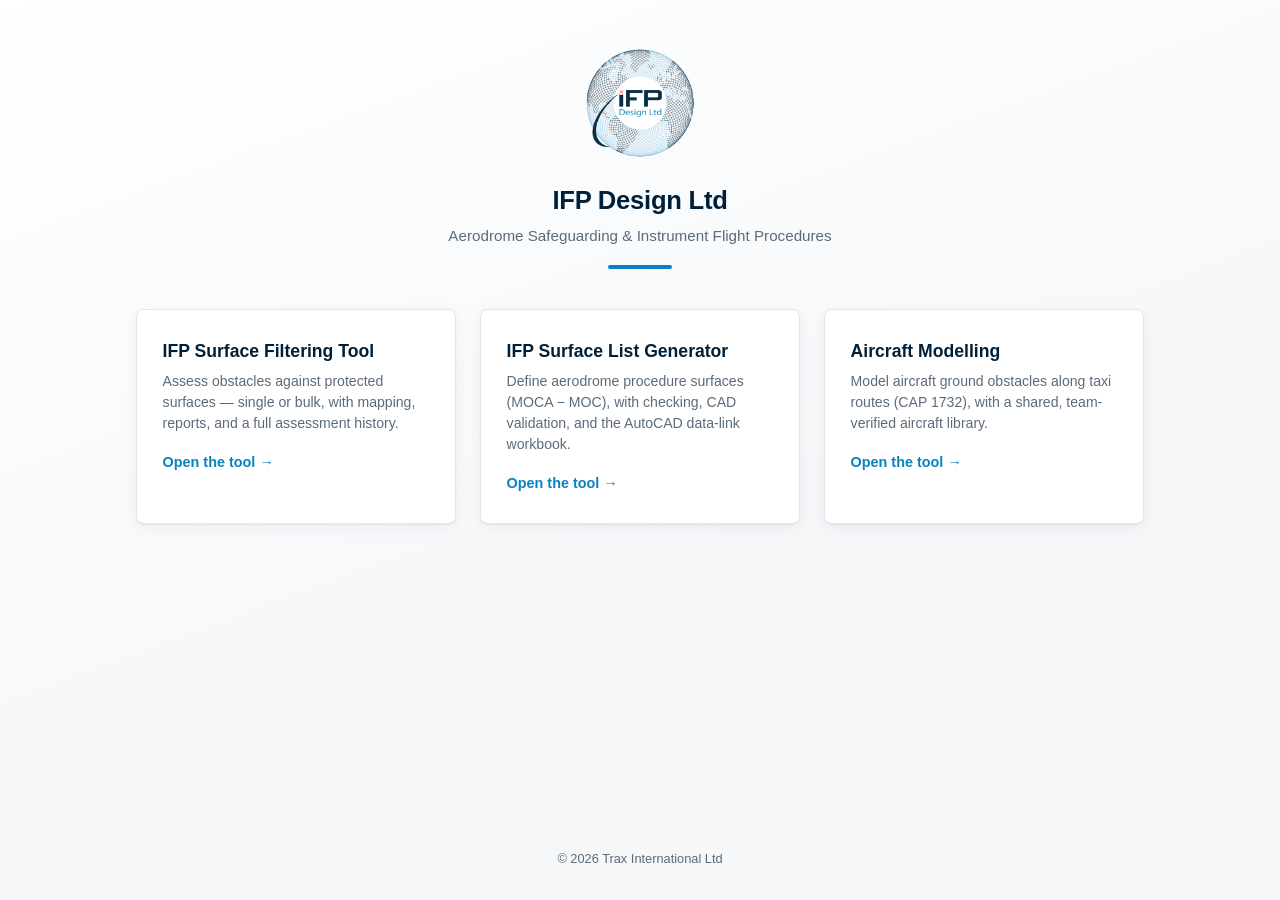
==== index.html @ f31ab266 "Update index.html" ====
<!DOCTYPE html>
<html lang="en">
<head>
<meta charset="UTF-8">
<meta name="viewport" content="width=device-width, initial-scale=1.0">
<title>IFP Design Ltd — Tools</title>
<link rel="icon" href="assets/logo.png">
<style>
  /* House tokens — mirrors the shared stylesheet of both tools */
  :root{
    --brand-blue:#0982C1; --brand-blue-dark:#076ca1; --brand-navy:#002039;
    --ink:#1b2733; --ink-soft:#5b6b7a; --line:#e2e8ee; --bg:#f5f7f9;
    --radius:8px;
    --shadow:0 1px 2px rgba(0,32,57,.06),0 4px 16px rgba(0,32,57,.05);
    --font:-apple-system,BlinkMacSystemFont,"Segoe UI",Roboto,Helvetica,Arial,sans-serif;
  }
  *{box-sizing:border-box;margin:0;padding:0}
  body{font-family:var(--font);color:var(--ink);background:linear-gradient(160deg,#ffffff 0%,var(--bg) 60%);
    min-height:100vh;display:flex;flex-direction:column;align-items:center;
    padding:3rem 1.5rem 2rem;-webkit-font-smoothing:antialiased;line-height:1.5}
  .head{text-align:center;margin-bottom:2.5rem}
  .head img{max-height:110px;max-width:110px;margin-bottom:1rem}
  h1{color:var(--brand-navy);font-size:1.6rem;font-weight:700;letter-spacing:-.01em}
  .sub{color:var(--ink-soft);font-size:.95rem;margin-top:.35rem}
  .band{height:4px;width:64px;background:var(--brand-blue);border-radius:2px;margin:1.1rem auto 0}

  .tools{display:grid;grid-template-columns:repeat(auto-fit,minmax(280px,320px));gap:1.5rem;justify-content:center;width:100%;max-width:1040px}
  a.tool{display:block;background:#fff;border:1px solid var(--line);border-radius:var(--radius);
    box-shadow:var(--shadow);padding:1.75rem 1.6rem;text-decoration:none;color:inherit;
    transition:transform .15s,box-shadow .15s,border-color .15s}
  a.tool:hover{transform:translateY(-3px);border-color:var(--brand-blue);
    box-shadow:0 2px 4px rgba(0,32,57,.08),0 10px 28px rgba(0,32,57,.10)}
  .tool h2{color:var(--brand-navy);font-size:1.1rem;font-weight:700;margin-bottom:.4rem}
  .tool p{color:var(--ink-soft);font-size:.88rem;min-height:3.9em}
  .tool .go{display:inline-flex;align-items:center;gap:.4rem;margin-top:1.1rem;
    font-weight:600;font-size:.9rem;color:var(--brand-blue)}
  a.tool:hover .go{color:var(--brand-blue-dark)}

  footer{margin-top:auto;padding-top:3rem;font-size:.8rem;color:var(--ink-soft);text-align:center}
  @media (max-width:640px){ body{padding-top:2rem} .head img{max-height:90px} }
</style>
</head>
<body>
  <div class="head">
    <img src="assets/logo.png" alt="IFP Design Ltd">
    <h1>IFP Design Ltd</h1>
    <p class="sub">Aerodrome Safeguarding &amp; Instrument Flight Procedures</p>
    <div class="band"></div>
  </div>

  <div class="tools">
    <!-- EDIT THESE TWO hrefs to your Railway URLs -->
    <a class="tool" href="https://ifp-filtering-tool.up.railway.app">
      <h2>IFP Surface Filtering Tool</h2>
      <p>Assess obstacles against protected surfaces — single or bulk, with mapping, reports, and a full assessment history.</p>
      <span class="go">Open the tool &#8594;</span>
    </a>
    <a class="tool" href="https://ifp-surface-list-generator.up.railway.app">
      <h2>IFP Surface List Generator</h2>
      <p>Define aerodrome procedure surfaces (MOCA &#8722; MOC), with checking, CAD validation, and the AutoCAD data-link workbook.</p>
      <span class="go">Open the tool &#8594;</span>
    </a>
    <a class="tool" href="https://https://trax-international-ltd.github.io/aircraft-tool/">
      <h2>Aircraft Modelling</h2>
      <p>Model aircraft ground obstacles along taxi routes (CAP 1732), with a shared, team-verified aircraft library.</p>
      <span class="go">Open the tool &#8594;</span>
    </a>
  </div>

  <footer>&copy; <span id="y"></span> Trax International Ltd</footer>
  <script>document.getElementById("y").textContent=new Date().getFullYear();</script>
</body>
</html>
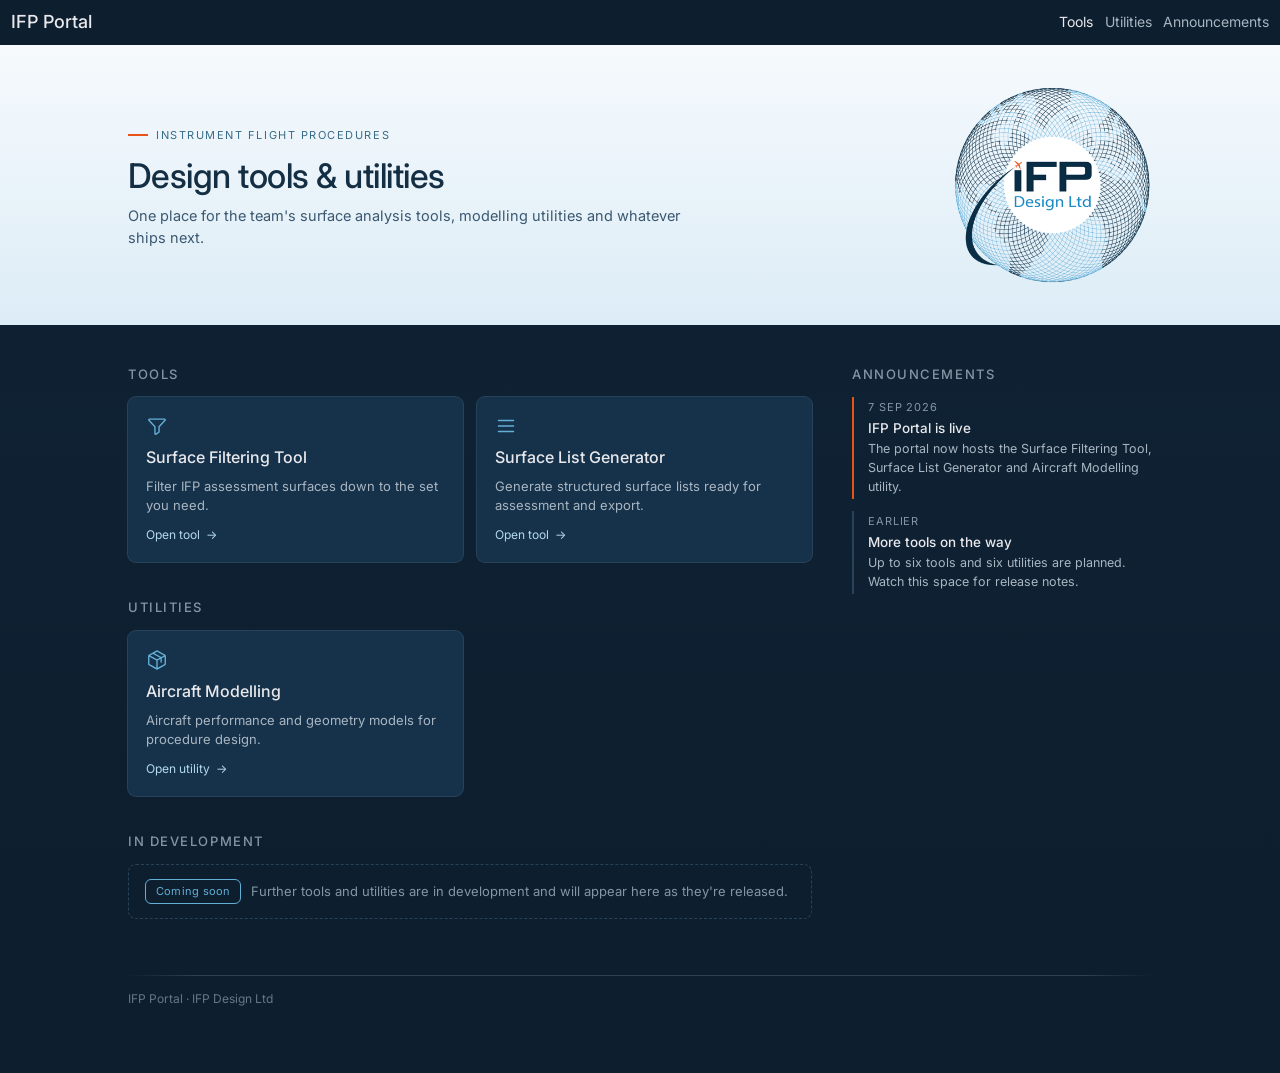
==== commit 83974cc1: "Style update" ====
--- a/index.html
+++ b/index.html
@@ -3,71 +3,87 @@
 <head>
 <meta charset="UTF-8">
 <meta name="viewport" content="width=device-width, initial-scale=1.0">
-<title>IFP Design Ltd — Tools</title>
+<title>IFP Portal — IFP Design Ltd</title>
+<meta name="description" content="One place for IFP Design Ltd's surface analysis tools and modelling utilities.">
 <link rel="icon" href="assets/logo.png">
-<style>
-  /* House tokens — mirrors the shared stylesheet of both tools */
-  :root{
-    --brand-blue:#0982C1; --brand-blue-dark:#076ca1; --brand-navy:#002039;
-    --ink:#1b2733; --ink-soft:#5b6b7a; --line:#e2e8ee; --bg:#f5f7f9;
-    --radius:8px;
-    --shadow:0 1px 2px rgba(0,32,57,.06),0 4px 16px rgba(0,32,57,.05);
-    --font:-apple-system,BlinkMacSystemFont,"Segoe UI",Roboto,Helvetica,Arial,sans-serif;
-  }
-  *{box-sizing:border-box;margin:0;padding:0}
-  body{font-family:var(--font);color:var(--ink);background:linear-gradient(160deg,#ffffff 0%,var(--bg) 60%);
-    min-height:100vh;display:flex;flex-direction:column;align-items:center;
-    padding:3rem 1.5rem 2rem;-webkit-font-smoothing:antialiased;line-height:1.5}
-  .head{text-align:center;margin-bottom:2.5rem}
-  .head img{max-height:110px;max-width:110px;margin-bottom:1rem}
-  h1{color:var(--brand-navy);font-size:1.6rem;font-weight:700;letter-spacing:-.01em}
-  .sub{color:var(--ink-soft);font-size:.95rem;margin-top:.35rem}
-  .band{height:4px;width:64px;background:var(--brand-blue);border-radius:2px;margin:1.1rem auto 0}
-
-  .tools{display:grid;grid-template-columns:repeat(auto-fit,minmax(280px,320px));gap:1.5rem;justify-content:center;width:100%;max-width:1040px}
-  a.tool{display:block;background:#fff;border:1px solid var(--line);border-radius:var(--radius);
-    box-shadow:var(--shadow);padding:1.75rem 1.6rem;text-decoration:none;color:inherit;
-    transition:transform .15s,box-shadow .15s,border-color .15s}
-  a.tool:hover{transform:translateY(-3px);border-color:var(--brand-blue);
-    box-shadow:0 2px 4px rgba(0,32,57,.08),0 10px 28px rgba(0,32,57,.10)}
-  .tool h2{color:var(--brand-navy);font-size:1.1rem;font-weight:700;margin-bottom:.4rem}
-  .tool p{color:var(--ink-soft);font-size:.88rem;min-height:3.9em}
-  .tool .go{display:inline-flex;align-items:center;gap:.4rem;margin-top:1.1rem;
-    font-weight:600;font-size:.9rem;color:var(--brand-blue)}
-  a.tool:hover .go{color:var(--brand-blue-dark)}
-
-  footer{margin-top:auto;padding-top:3rem;font-size:.8rem;color:var(--ink-soft);text-align:center}
-  @media (max-width:640px){ body{padding-top:2rem} .head img{max-height:90px} }
-</style>
+<link rel="stylesheet" href="styles.css">
+<link rel="stylesheet" href="portal.css">
 </head>
 <body>
-  <div class="head">
-    <img src="assets/logo.png" alt="IFP Design Ltd">
-    <h1>IFP Design Ltd</h1>
-    <p class="sub">Aerodrome Safeguarding &amp; Instrument Flight Procedures</p>
-    <div class="band"></div>
+
+<nav class="nav" aria-label="Sections">
+  <span class="nav-brand">IFP Portal</span>
+  <a href="#tools" aria-current="page">Tools</a>
+  <a href="#utilities">Utilities</a>
+  <a href="#announcements">Announcements</a>
+</nav>
+
+<div class="hero">
+  <header class="hero-inner">
+    <div class="hero-copy">
+      <div class="kicker">Instrument Flight Procedures</div>
+      <h1>Design tools &amp; utilities</h1>
+      <p>One place for the team's surface analysis tools, modelling utilities and whatever ships next.</p>
+    </div>
+    <img class="hero-logo" src="assets/logo.png" alt="IFP Design Ltd" width="200" height="200">
+  </header>
+</div>
+
+<div class="content">
+  <div class="layout">
+    <main>
+      <section id="tools" aria-labelledby="tools-title">
+        <h2 class="section-title" id="tools-title">Tools</h2>
+        <div class="card-grid">
+          <!-- EDIT hrefs to point at each tool's live URL -->
+          <a class="card" href="https://ifp-filtering-tool.up.railway.app">
+            <svg viewBox="0 0 256 256" aria-hidden="true"><path d="M230.6,49.53A15.81,15.81,0,0,0,216,40H40A16,16,0,0,0,28.19,66.76l.08.09L96,139.17V216a16,16,0,0,0,24.87,13.32l32-21.34A16,16,0,0,0,160,194.66V139.17l67.74-72.32.08-.09A15.8,15.8,0,0,0,230.6,49.53ZM146.18,130.58A8,8,0,0,0,144,136v58.66L112,216V136a8,8,0,0,0-2.16-5.47L40,56H216Z"/></svg>
+            <div class="card-name">Surface Filtering Tool</div>
+            <p class="card-desc">Filter IFP assessment surfaces down to the set you need.</p>
+            <div class="card-open">Open tool <span aria-hidden="true">&#8594;</span></div>
+          </a>
+          <a class="card" href="https://ifp-surface-list-generator.up.railway.app">
+            <svg viewBox="0 0 256 256" aria-hidden="true"><path d="M224,128a8,8,0,0,1-8,8H40a8,8,0,0,1,0-16H216A8,8,0,0,1,224,128ZM40,72H216a8,8,0,0,0,0-16H40a8,8,0,0,0,0,16ZM216,184H40a8,8,0,0,0,0,16H216a8,8,0,0,0,0-16Z"/></svg>
+            <div class="card-name">Surface List Generator</div>
+            <p class="card-desc">Generate structured surface lists ready for assessment and export.</p>
+            <div class="card-open">Open tool <span aria-hidden="true">&#8594;</span></div>
+          </a>
+        </div>
+      </section>
+
+      <section id="utilities" aria-labelledby="utilities-title">
+        <h2 class="section-title" id="utilities-title">Utilities</h2>
+        <div class="card-grid">
+          <a class="card" href="https://trax-international-ltd.github.io/aircraft-tool/">
+            <svg viewBox="0 0 256 256" aria-hidden="true"><path d="M223.68,66.15,135.68,18a15.88,15.88,0,0,0-15.36,0l-88,48.17a16,16,0,0,0-8.32,14v95.64a16,16,0,0,0,8.32,14l88,48.17a15.88,15.88,0,0,0,15.36,0l88-48.17a16,16,0,0,0,8.32-14V80.18A16,16,0,0,0,223.68,66.15ZM128,32l80.34,44-29.77,16.3-80.35-44ZM128,120,47.66,76l33.9-18.56,80.34,44ZM40,90l80,43.78v85.79L40,175.82Zm176,85.78h0l-80,43.79V133.82l32-17.51V152a8,8,0,0,0,16,0V107.55L216,90v85.77Z"/></svg>
+            <div class="card-name">Aircraft Modelling</div>
+            <p class="card-desc">Aircraft performance and geometry models for procedure design.</p>
+            <div class="card-open">Open utility <span aria-hidden="true">&#8594;</span></div>
+          </a>
+        </div>
+      </section>
+
+      <section id="in-development" aria-labelledby="dev-title">
+        <h2 class="section-title" id="dev-title">In development</h2>
+        <div class="dev-row">
+          <span class="tag tag-outline">Coming soon</span>
+          <span>Further tools and utilities are in development and will appear here as they're released.</span>
+        </div>
+      </section>
+    </main>
+
+    <aside id="announcements" class="announcements" aria-labelledby="announcements-title">
+      <h2 class="section-title" id="announcements-title">Announcements</h2>
+      <div class="announcement-list"></div>
+    </aside>
   </div>
 
-  <div class="tools">
-    <!-- EDIT THESE TWO hrefs to your Railway URLs -->
-    <a class="tool" href="https://ifp-filtering-tool.up.railway.app">
-      <h2>IFP Surface Filtering Tool</h2>
-      <p>Assess obstacles against protected surfaces — single or bulk, with mapping, reports, and a full assessment history.</p>
-      <span class="go">Open the tool &#8594;</span>
-    </a>
-    <a class="tool" href="https://ifp-surface-list-generator.up.railway.app">
-      <h2>IFP Surface List Generator</h2>
-      <p>Define aerodrome procedure surfaces (MOCA &#8722; MOC), with checking, CAD validation, and the AutoCAD data-link workbook.</p>
-      <span class="go">Open the tool &#8594;</span>
-    </a>
-    <a class="tool" href="https://https://trax-international-ltd.github.io/aircraft-tool/">
-      <h2>Aircraft Modelling</h2>
-      <p>Model aircraft ground obstacles along taxi routes (CAP 1732), with a shared, team-verified aircraft library.</p>
-      <span class="go">Open the tool &#8594;</span>
-    </a>
-  </div>
+  <footer class="site-footer">
+    <div class="rule"></div>
+    <div class="credit">IFP Portal &middot; IFP Design Ltd</div>
+  </footer>
+</div>
 
-  <footer>&copy; <span id="y"></span> Trax International Ltd</footer>
-  <script>document.getElementById("y").textContent=new Date().getFullYear();</script>
+<script src="portal.js"></script>
 </body>
 </html>
--- a/styles.css
+++ b/styles.css
@@ -0,0 +1,294 @@
+/* Nocturne — design-system tokens and component classes. This file is the source of truth for the system's look; retune it here and see readme.md. */
+@import url('https://fonts.googleapis.com/css2?family=Inter:wght@400;500;600;700&display=swap');
+
+:root {
+  --color-bg: #161826;
+  --color-surface: #232532;
+  --color-text: #e9e9ed;
+  --color-accent: #9184d9; /* review round 7 (Barron): the accent moves to
+     the product's blurple — OKLCH hue 289.2, the hue of the app's own Pro
+     accent (#9a8fe0, --om-accent-pro) — at the same lightness the steel
+     accent held (L 0.660, so the documented ratios survive) and chroma
+     in the product blurple's own range (its token sits at C 0.118; the
+     accent takes 0.125, from the old steel's 0.030):
+     the accent now reads as an accent rather than another neutral. */
+  --color-accent-2: #a7a1db; /* the machine-derived stand-in follows: same
+     hue, same L 0.734, chroma at the same 2:3 proportion it held */
+  --color-divider: color-mix(in srgb, #e9e9ed 16%, transparent);
+
+  /* Tonal ramps — generated in OKLCH on one shared lightness scale, so the
+     same step of any role matches the others in visual value. */
+  --color-neutral-100: #f3f5fe;
+  --color-neutral-200: #e4e7f5;
+  --color-neutral-300: #cfd3e5;
+  --color-neutral-400: #b2b6ca;
+  --color-neutral-500: #9397ab;
+  --color-neutral-600: #75798c;
+  --color-neutral-700: #595d6c;
+  --color-neutral-800: #3f424d;
+  --color-neutral-900: #292b31;
+
+  --color-accent-100: #f5f4ff;
+  --color-accent-200: #e7e5fe;
+  --color-accent-300: #d2cefd;
+  --color-accent-400: #b5abfc;
+  --color-accent-500: #968ae0;
+  --color-accent-600: #796cbf;
+  --color-accent-700: #5d5294;
+  --color-accent-800: #423a6a;
+  --color-accent-900: #2b2741;
+
+  --color-accent-2-100: #f5f4ff;
+  --color-accent-2-200: #e7e5fe;
+  --color-accent-2-300: #d2cefd;
+  --color-accent-2-400: #b5afe8;
+  --color-accent-2-500: #9690c9;
+  --color-accent-2-600: #7972a9;
+  --color-accent-2-700: #5c5783;
+  --color-accent-2-800: #423e5d;
+  --color-accent-2-900: #2b293a;
+
+  /* Deck section-divider ground — review round 3: saturation as presence.
+     Dividers take a saturated deep indigo (hue 277, the neutral ramp's own
+     family; C 0.094 — written when the accent held C 0.030, before the
+     round-7 blurple raised it past the ground's) with a lighter bloom and
+     a ghost tint of the same hue, while the slide grounds stay
+     desaturated. Deck-scale fills only — not interface colors. */
+  --color-section: #262a60;
+  --color-section-glow: #353b80;
+  --color-section-ghost: #4c5397;
+
+  --font-heading: "Inter", system-ui, sans-serif;
+  --font-heading-weight: 500;
+  --font-body: "Inter", system-ui, sans-serif;
+
+  --space-1: 2.8px;
+  --space-2: 5.6px;
+  --space-3: 8.4px;
+  --space-4: 11.2px;
+  --space-6: 16.8px;
+  --space-8: 22.4px;
+
+  --radius-sm: 4px;
+  --radius-md: 8px;
+  --radius-lg: 14px;
+
+  /* Elevation — derived from the ground: soft ink-tinted shadows on a
+     light theme, a hairline edge + ambient darkness on a dark one. */
+  --shadow-sm: 0 0 0 1px #3f424d;
+  --shadow-md: 0 0 0 1px #595d6c, 0 6px 18px rgba(0,0,0,0.55);
+  --shadow-lg: 0 0 0 1px #9397ab, 0 16px 40px rgba(0,0,0,0.65);
+}
+
+body {
+  background: var(--color-bg);
+  color: var(--color-text);
+  font-family: var(--font-body);
+}
+h1, h2, h3, h4 { font-family: var(--font-heading); font-weight: var(--font-heading-weight); }
+
+.lighten{mix-blend-mode:lighten;background-color:transparent}
+
+/* ══════════════════════════════════════════════════════════════════════════
+   Components — built with the tokens above. Plain CSS
+   on plain HTML: no JavaScript, no build step. Each class is documented in
+   readme.md and demonstrated in foundations/ and components/.
+   ══════════════════════════════════════════════════════════════════════ */
+
+*, *::before, *::after { box-sizing: border-box; }
+body { margin: 0; font-size: 15px; line-height: 1.55; font-weight: 400; }
+h1, h2, h3, h4, h5, h6 {
+  font-family: var(--font-heading); font-weight: var(--font-heading-weight);
+  line-height: 1.12; letter-spacing: -0.015em; margin: 0 0 var(--space-2);
+}
+h1 { font-size: 42px; }
+h2 { font-size: 32px; }
+h3 { font-size: 25px; }
+h4 { font-size: 20px; }
+h5 { font-size: 16px; }
+h6 { font-size: 13px; }
+h6 { letter-spacing: 0.08em; text-transform: uppercase; }
+p { margin: 0 0 var(--space-3); }
+a { color: var(--color-accent); text-underline-offset: 3px; }
+img { display: block; max-width: 100%; }
+figure { margin: 0; }
+figcaption {
+  font-size: 11px; margin-top: var(--space-1);
+  color: color-mix(in srgb, var(--color-text) 55%, transparent);
+}
+.text-muted { color: color-mix(in srgb, var(--color-text) 55%, transparent); }
+:focus { outline: none; }
+:focus-visible { outline: 2px solid var(--color-accent); outline-offset: 2px; }
+::selection { background: color-mix(in srgb, var(--color-accent) 30%, transparent); }
+
+/* — rules — */
+/* Rules fade to transparent at both ends instead of stopping cleanly — a
+   Nocturne signature. The ramp is 48px an end (one deck baseline unit),
+   painted from the same divider token. Freestanding rules fade; box
+   outlines, in-control separators, and short accent marks stay solid. */
+.hr {
+  height: 1px; border: 0; margin: var(--space-4) 0;
+  background: linear-gradient(to right,
+    transparent, var(--color-divider) 48px,
+    var(--color-divider) calc(100% - 48px), transparent);
+}
+
+/* — buttons — */
+.btn {
+  display: inline-flex; align-items: center; justify-content: center; gap: 6px;
+  cursor: pointer; text-decoration: none;
+  font-family: var(--font-heading); font-weight: var(--font-heading-weight);
+  font-size: 14px; line-height: 1.2; color: var(--color-text); /* matches the .input's 14px —
+     the pair sits side by side in sign-up rows */
+  background: transparent; border: 1px solid transparent;
+  padding: var(--space-2) calc(var(--space-3) * 1.2);
+  border-radius: var(--radius-md);
+}
+.btn svg { display: block; }
+.btn:disabled { opacity: 0.45; cursor: not-allowed; }
+.btn-primary { color: var(--color-accent); border-color: var(--color-accent); }
+.btn-primary:hover { background: color-mix(in srgb, var(--color-accent) 12%, transparent); }
+.btn-primary:active { background: color-mix(in srgb, var(--color-accent) 22%, transparent); }
+.btn-secondary { border-color: var(--color-divider); }
+.btn-secondary:hover { background: color-mix(in srgb, var(--color-text) 7%, transparent); }
+.btn-secondary:active { background: color-mix(in srgb, var(--color-text) 14%, transparent); }
+.btn-ghost { color: var(--color-accent); padding-inline: var(--space-1); }
+.btn-ghost:hover { background: color-mix(in srgb, var(--color-accent) 10%, transparent); }
+.btn-ghost:active { background: color-mix(in srgb, var(--color-accent) 18%, transparent); }
+.btn-icon { width: 36px; height: 36px; padding: 0; }
+.btn-block { width: 100%; margin-top: var(--space-2); }
+
+/* — forms — */
+.field > label {
+  display: block; font-size: 12px; margin-bottom: 5px;
+  color: color-mix(in srgb, var(--color-text) 70%, transparent);
+}
+.input {
+  width: 100%; min-height: 36px; padding: 6px 10px; font: inherit;
+  font-size: 14px; color: var(--color-text); caret-color: var(--color-accent);
+  background: var(--color-surface);
+  border: 1px solid var(--color-divider); border-radius: var(--radius-md);
+}
+.input:hover { border-color: color-mix(in srgb, var(--color-text) 45%, transparent); }
+.input:focus-visible { border-color: var(--color-accent); outline-offset: 0; }
+textarea.input { min-height: 90px; resize: vertical; }
+.radio { display: inline-flex; align-items: center; gap: 8px; cursor: pointer; font-size: 14px; }
+.radio input, .seg-opt input {
+  position: absolute; opacity: 0; width: 0; height: 0; pointer-events: none;
+}
+.radio .dot {
+  width: 16px; height: 16px; flex: none; border-radius: 50%;
+  border: 1.5px solid var(--color-divider);
+}
+.radio:hover .dot { border-color: var(--color-accent); }
+.radio input:checked + .dot {
+  border-color: var(--color-accent); background: var(--color-accent);
+  box-shadow: inset 0 0 0 4px var(--color-bg);
+}
+.radio input:focus-visible + .dot { outline: 2px solid var(--color-accent); outline-offset: 2px; }
+.seg {
+  display: inline-flex; overflow: hidden;
+  border: 1px solid var(--color-divider); border-radius: var(--radius-md);
+}
+.seg-opt {
+  display: inline-flex; align-items: center; gap: 6px;
+  padding: 7px 12px; font-size: 13px; cursor: pointer;
+}
+.seg-opt + .seg-opt { border-left: 1px solid var(--color-divider); }
+.seg-opt:has(input:checked) { color: var(--color-accent); box-shadow: inset 0 0 0 1px var(--color-accent); }
+.seg-opt:not(:has(input:checked)):hover { background: color-mix(in srgb, var(--color-text) 7%, transparent); }
+.seg-opt:has(input:focus-visible) { outline: 2px solid var(--color-accent); outline-offset: -2px; }
+
+/* — cards — */
+.card {
+  display: flex; flex-direction: column; gap: var(--space-2);
+  padding: var(--space-3); border-radius: var(--radius-md); background: var(--color-surface);
+}
+.card-kicker { font-size: 10px; letter-spacing: 0.1em; text-transform: uppercase; color: var(--color-accent); }
+.card-title {
+  font-family: var(--font-heading); font-weight: var(--font-heading-weight);
+  font-size: 17px; line-height: 1.2;
+}
+.card-body { margin: 0; font-size: 13px; opacity: 0.8; flex: 1; }
+.card-meta {
+  display: flex; align-items: center; gap: 6px; font-size: 11px;
+  color: color-mix(in srgb, var(--color-text) 50%, transparent);
+}
+.elev-sm { box-shadow: var(--shadow-sm); }
+.elev-md { box-shadow: var(--shadow-md); }
+.elev-lg { box-shadow: var(--shadow-lg); }
+
+/* — tags — */
+.tag {
+  display: inline-flex; align-items: center; font-size: 11px;
+  letter-spacing: 0.02em; padding: 3px 10px;
+  border-radius: calc(var(--radius-md) * 0.75);
+}
+.tag-accent { background: var(--color-accent-800); color: var(--color-accent-100); }
+.tag-accent-2 { background: var(--color-accent-2-800); color: var(--color-accent-2-100); }
+.tag-neutral { background: var(--color-neutral-800); color: var(--color-neutral-100); }
+.tag-outline { border: 1px solid var(--color-accent); color: var(--color-accent); }
+
+/* — navigation — */
+.nav {
+  display: flex; align-items: center; gap: var(--space-4);
+  padding: var(--space-3) var(--space-4);
+  border-bottom: none;
+}
+.nav-brand {
+  font-family: var(--font-heading); font-weight: var(--font-heading-weight);
+  font-size: 18px; margin-right: auto;
+}
+.nav a { color: inherit; text-decoration: none; font-size: 14px; }
+.nav a:hover, .nav a[aria-current='page'] { color: var(--color-accent); }
+
+/* — tables — */
+.table { width: 100%; border-collapse: collapse; font-size: 14px; }
+.table th {
+  text-align: left; font-size: 11px; letter-spacing: 0.08em; text-transform: uppercase;
+  color: color-mix(in srgb, var(--color-text) 60%, transparent);
+  padding: var(--space-2); border-bottom: 1px solid transparent; /* keeps layout; the row paints the fading rule */
+}
+.table td {
+  padding: var(--space-2);
+  border-bottom: 1px solid transparent;
+}
+/* Row rules as row-level strips so the end-fade spans the row, not each cell. */
+.table thead tr {
+  background: linear-gradient(to right,
+    transparent, var(--color-divider) 48px,
+    var(--color-divider) calc(100% - 48px), transparent) no-repeat bottom / 100% 1px;
+}
+.table tbody tr {
+  background: linear-gradient(to right,
+    transparent, color-mix(in srgb, var(--color-text) 8%, transparent) 48px,
+    color-mix(in srgb, var(--color-text) 8%, transparent) calc(100% - 48px), transparent) no-repeat bottom / 100% 1px;
+}
+.table tbody tr:hover {
+  /* the hover tint layers over the row rule, which keeps painting */
+  background:
+    linear-gradient(color-mix(in srgb, var(--color-text) 4%, transparent),
+                    color-mix(in srgb, var(--color-text) 4%, transparent)) no-repeat 0 0 / 100% 100%,
+    linear-gradient(to right,
+      transparent, color-mix(in srgb, var(--color-text) 8%, transparent) 48px,
+      color-mix(in srgb, var(--color-text) 8%, transparent) calc(100% - 48px), transparent) no-repeat bottom / 100% 1px;
+}
+
+/* — dialog — */
+.dialog-backdrop {
+  position: fixed; inset: 0; display: grid; place-items: center;
+  padding: var(--space-4);
+  background: color-mix(in srgb, var(--color-neutral-900) 50%, transparent);
+}
+.dialog {
+  width: min(440px, 100%); display: flex; flex-direction: column; gap: var(--space-3);
+  padding: var(--space-4); border-radius: var(--radius-lg);
+  background: var(--color-surface); box-shadow: var(--shadow-lg);
+}
+.dialog-title {
+  font-family: var(--font-heading); font-weight: var(--font-heading-weight);
+  font-size: 20px;
+}
+.dialog-body { font-size: 14px; opacity: 0.85; }
+.dialog-actions { display: flex; justify-content: flex-end; gap: var(--space-2); margin-top: var(--space-2); }
+
--- a/portal.css
+++ b/portal.css
@@ -0,0 +1,162 @@
+/* IFP Portal — page styles. Loads after styles.css (Nocturne base) and
+   overrides its tokens with the IFP brand palette, then lays out the page.
+   Values follow the IFP Portal Dashboard Design handoff. */
+
+:root {
+  --color-bg: #0d1e2e;
+  --color-surface: #16324a;
+  --color-accent: #64afd7;
+  --color-accent-100: #eef7fc;
+  --color-accent-200: #d6ebf6;
+  --color-accent-300: #b3d9ee;
+  --color-accent-400: #8cc5e4;
+  --color-accent-500: #64afd7;
+  --color-accent-600: #4a8cb0;
+  --color-accent-700: #386c89;
+  --color-accent-800: #244a60;
+  --color-accent-900: #142e44;
+  --color-accent-2: #e95318;
+  --color-neutral-400: #a9b6c2;
+  --color-neutral-500: #8496a6;
+  --color-neutral-600: #63788a;
+  --color-neutral-800: #28425a;
+  --color-neutral-900: #1a3046;
+  --shadow-sm: 0 0 0 1px #28425a;
+  --shadow-md: 0 0 0 1px #38546e, 0 6px 18px rgba(0,0,0,0.55);
+
+  --brand-navy: #142e44;
+  --hero-text: #3b5871;
+  --content-max: 1080px;
+}
+
+html { scroll-behavior: smooth; }
+@media (prefers-reduced-motion: reduce) {
+  html { scroll-behavior: auto; }
+  * { transition: none !important; }
+}
+
+body {
+  margin: 0;
+  min-height: 100vh;
+  background: linear-gradient(180deg,
+    var(--color-bg),
+    color-mix(in srgb, var(--color-accent-900) 22%, var(--color-bg)) 420px,
+    var(--color-bg) 900px);
+  -webkit-font-smoothing: antialiased;
+}
+a { color: var(--color-accent-300); }
+a:hover { color: var(--color-accent); }
+
+/* — nav — */
+.nav a { color: var(--color-neutral-400); }
+.nav a[aria-current="page"] { color: var(--color-text); }
+.nav a:hover { color: var(--color-accent); }
+
+/* — hero (light band on the dark page) — */
+.hero { background: linear-gradient(180deg, #f6fafd, #dcecf6); }
+.hero-inner {
+  max-width: var(--content-max); margin: 0 auto; padding: 40px 28px;
+  display: flex; align-items: center; justify-content: space-between;
+  gap: 32px; flex-wrap: wrap;
+}
+.hero-copy { max-width: 620px; min-width: 260px; }
+.kicker {
+  display: inline-flex; align-items: center; gap: 8px;
+  font-size: 11px; letter-spacing: 0.14em; text-transform: uppercase;
+  color: var(--color-accent-700);
+}
+.kicker::before {
+  content: ""; width: 20px; height: 2px; background: var(--color-accent-2);
+}
+.hero h1 {
+  font-size: 34px; line-height: 1.15; letter-spacing: -0.015em;
+  margin: 12px 0 10px; color: var(--brand-navy);
+}
+.hero p {
+  margin: 0; color: var(--hero-text); font-size: 14.5px; line-height: 1.55;
+  text-wrap: pretty;
+}
+.hero-logo { width: 200px; height: 200px; object-fit: contain; flex: 0 0 auto; }
+
+/* — main content — */
+.content { max-width: var(--content-max); margin: 0 auto; padding: 40px 28px 64px; }
+.layout {
+  display: grid; grid-template-columns: minmax(0, 1fr) 300px;
+  gap: 40px; align-items: start;
+}
+.layout.no-aside { grid-template-columns: minmax(0, 1fr); }
+main { display: grid; gap: 36px; min-width: 0; }
+
+.section-title {
+  font-size: 13px; letter-spacing: 0.12em; text-transform: uppercase;
+  color: var(--color-neutral-500); margin: 0 0 14px; line-height: 1.4;
+}
+
+/* — tool / utility cards — */
+.card-grid {
+  display: grid; grid-template-columns: repeat(auto-fill, minmax(240px, 1fr));
+  gap: 14px;
+}
+a.card {
+  gap: 10px; padding: 18px; text-decoration: none; color: inherit;
+  box-shadow: var(--shadow-sm);
+  transition: box-shadow .15s ease;
+}
+a.card:hover {
+  color: inherit;
+  box-shadow: 0 0 0 1px var(--color-accent-600), 0 6px 18px rgba(0,0,0,0.45);
+}
+a.card svg { width: 22px; height: 22px; fill: var(--color-accent); display: block; }
+.card-name {
+  font-family: var(--font-heading); font-weight: var(--font-heading-weight);
+  font-size: 16px; line-height: 1.25;
+}
+.card-desc { margin: 0; font-size: 13px; line-height: 1.5; color: var(--color-neutral-400); }
+.card-open {
+  margin-top: auto; display: flex; align-items: center; gap: 6px;
+  font-size: 12px; color: var(--color-accent-300);
+}
+
+/* — in development — */
+.dev-row .tag { flex: none; white-space: nowrap; }
+.dev-row {
+  display: flex; align-items: center; gap: 10px; padding: 14px 16px;
+  border: 1px dashed var(--color-neutral-800); border-radius: var(--radius-md);
+  color: var(--color-neutral-500); font-size: 13px; line-height: 1.5;
+}
+
+/* — announcements — */
+.announcements { display: grid; gap: 12px; min-width: 0; }
+.announcements .section-title { margin-bottom: 2px; }
+.announcement-list { display: grid; gap: 12px; }
+.announcement {
+  border-left: 2px solid var(--color-neutral-800); padding: 2px 0 2px 14px;
+}
+.announcement.is-latest { border-left-color: var(--color-accent-2); }
+.announcement time {
+  display: block; font-size: 11px; letter-spacing: 0.08em; text-transform: uppercase;
+  color: var(--color-neutral-500); margin-bottom: 4px;
+}
+.announcement h3 { font-size: 13.5px; font-weight: 500; line-height: 1.3; margin: 0 0 3px; letter-spacing: 0; }
+.announcement p { margin: 0; font-size: 12.5px; line-height: 1.5; color: var(--color-neutral-400); }
+
+/* — footer — */
+.site-footer { margin-top: 56px; }
+.site-footer .rule {
+  height: 1px; margin-bottom: 14px;
+  background: linear-gradient(90deg, transparent, var(--color-divider) 64px,
+    var(--color-divider) calc(100% - 64px), transparent);
+}
+.site-footer .credit { font-size: 12px; color: var(--color-neutral-600); }
+
+/* — responsive — */
+@media (max-width: 860px) {
+  .layout { grid-template-columns: minmax(0, 1fr); gap: 36px; }
+  .announcements { order: 1; }
+}
+@media (max-width: 640px) {
+  .hero-inner { padding: 32px 20px; justify-content: center; text-align: left; }
+  .hero-logo { width: 150px; height: 150px; }
+  .content { padding: 32px 20px 56px; }
+  .nav { flex-wrap: wrap; row-gap: 6px; }
+}
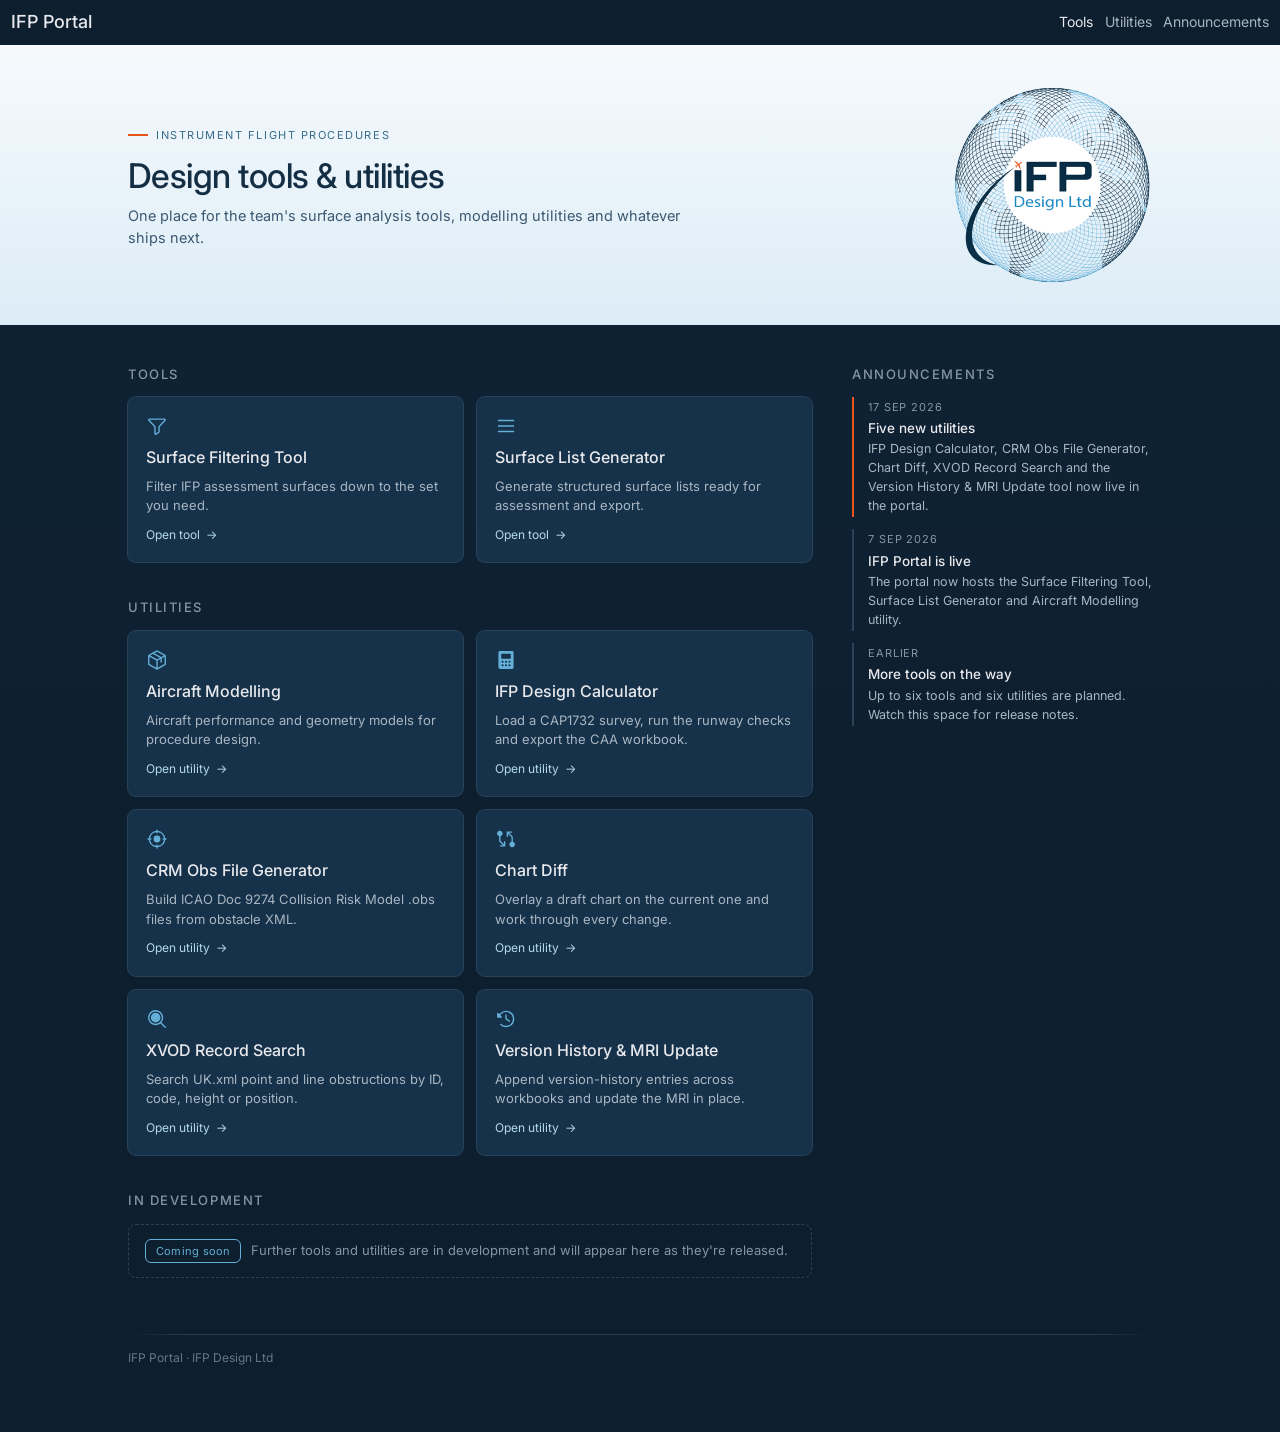
==== commit 41503451: "Additional utilities added" ====
--- a/index.html
+++ b/index.html
@@ -60,6 +60,36 @@
             <p class="card-desc">Aircraft performance and geometry models for procedure design.</p>
             <div class="card-open">Open utility <span aria-hidden="true">&#8594;</span></div>
           </a>
+          <a class="card" href="utilities/ifp-design-calculator.html">
+            <svg viewBox="0 0 256 256" aria-hidden="true"><path d="M200,24H56A16,16,0,0,0,40,40V216a16,16,0,0,0,16,16H200a16,16,0,0,0,16-16V40A16,16,0,0,0,200,24ZM88,200a12,12,0,1,1,12-12A12,12,0,0,1,88,200Zm0-40a12,12,0,1,1,12-12A12,12,0,0,1,88,160Zm40,40a12,12,0,1,1,12-12A12,12,0,0,1,128,200Zm0-40a12,12,0,1,1,12-12A12,12,0,0,1,128,160Zm40,40a12,12,0,1,1,12-12A12,12,0,0,1,168,200Zm0-40a12,12,0,1,1,12-12A12,12,0,0,1,168,160Zm16-56a8,8,0,0,1-8,8H80a8,8,0,0,1-8-8V64a8,8,0,0,1,8-8h96a8,8,0,0,1,8,8Z"/></svg>
+            <div class="card-name">IFP Design Calculator</div>
+            <p class="card-desc">Load a CAP1732 survey, run the runway checks and export the CAA workbook.</p>
+            <div class="card-open">Open utility <span aria-hidden="true">&#8594;</span></div>
+          </a>
+          <a class="card" href="utilities/crm-obs-generator.html">
+            <svg viewBox="0 0 256 256" aria-hidden="true"><path d="M232,120h-8.34A96.14,96.14,0,0,0,136,32.34V24a8,8,0,0,0-16,0v8.34A96.14,96.14,0,0,0,32.34,120H24a8,8,0,0,0,0,16h8.34A96.14,96.14,0,0,0,120,223.66V232a8,8,0,0,0,16,0v-8.34A96.14,96.14,0,0,0,223.66,136H232a8,8,0,0,0,0-16Zm-32,16h7.6A80.15,80.15,0,0,1,136,207.6V200a8,8,0,0,0-16,0v7.6A80.15,80.15,0,0,1,48.4,136H56a8,8,0,0,0,0-16H48.4A80.15,80.15,0,0,1,120,48.4V56a8,8,0,0,0,16,0V48.4A80.15,80.15,0,0,1,207.6,120H200a8,8,0,0,0,0,16Zm-32-8a40,40,0,1,1-40-40A40,40,0,0,1,168,128Z"/></svg>
+            <div class="card-name">CRM Obs File Generator</div>
+            <p class="card-desc">Build ICAO Doc 9274 Collision Risk Model .obs files from obstacle XML.</p>
+            <div class="card-open">Open utility <span aria-hidden="true">&#8594;</span></div>
+          </a>
+          <a class="card" href="utilities/chart-diff.html">
+            <svg viewBox="0 0 256 256" aria-hidden="true"><path d="M118.18,213.08c-.11.14-.24.27-.36.4l-.16.18-.17.15a4.83,4.83,0,0,1-.42.37,3.92,3.92,0,0,1-.32.25l-.3.22-.38.23a2.91,2.91,0,0,1-.3.17l-.37.19-.34.15-.36.13a2.84,2.84,0,0,1-.38.13l-.36.1c-.14,0-.26.07-.4.09l-.42.07-.35.05a7,7,0,0,1-.79,0H64a8,8,0,0,1,0-16H92.69L55,162.34a23.85,23.85,0,0,1-7-17V95a32,32,0,1,1,16,0v50.38A8,8,0,0,0,66.34,151L104,188.69V160a8,8,0,0,1,16,0v48a7,7,0,0,1,0,.8c0,.11,0,.21,0,.32s0,.3-.07.46a2.83,2.83,0,0,1-.09.37c0,.13-.06.26-.1.39s-.08.23-.12.35l-.14.39-.15.31c-.06.13-.12.27-.19.4s-.11.18-.16.28l-.24.39-.21.28ZM208,161V110.63a23.85,23.85,0,0,0-7-17L163.31,56H192a8,8,0,0,0,0-16H143.82l-.6,0c-.14,0-.28,0-.41.06l-.37,0-.43.11-.33.08-.4.14-.34.13-.35.16-.36.18a3.14,3.14,0,0,0-.31.18c-.12.07-.25.14-.36.22a3.55,3.55,0,0,0-.31.23,3.81,3.81,0,0,0-.32.24c-.15.12-.28.24-.42.37l-.17.15-.16.18c-.12.13-.25.26-.36.4l-.26.35-.21.28-.24.39c-.05.1-.11.19-.16.28s-.13.27-.19.4l-.15.31-.14.39c0,.12-.09.23-.12.35s-.07.26-.1.39a2.83,2.83,0,0,0-.09.37c0,.16,0,.31-.07.46s0,.21-.05.32a7,7,0,0,0,0,.8V96a8,8,0,0,0,16,0V67.31L189.66,105a8,8,0,0,1,2.34,5.66V161a32,32,0,1,0,16,0Z"/></svg>
+            <div class="card-name">Chart Diff</div>
+            <p class="card-desc">Overlay a draft chart on the current one and work through every change.</p>
+            <div class="card-open">Open utility <span aria-hidden="true">&#8594;</span></div>
+          </a>
+          <a class="card" href="utilities/xvod-search.html">
+            <svg viewBox="0 0 256 256" aria-hidden="true"><path d="M168,112a56,56,0,1,1-56-56A56,56,0,0,1,168,112Zm61.66,117.66a8,8,0,0,1-11.32,0l-50.06-50.07a88,88,0,1,1,11.32-11.31l50.06,50.06A8,8,0,0,1,229.66,229.66ZM112,184a72,72,0,1,0-72-72A72.08,72.08,0,0,0,112,184Z"/></svg>
+            <div class="card-name">XVOD Record Search</div>
+            <p class="card-desc">Search UK.xml point and line obstructions by ID, code, height or position.</p>
+            <div class="card-open">Open utility <span aria-hidden="true">&#8594;</span></div>
+          </a>
+          <a class="card" href="utilities/version-update.html">
+            <svg viewBox="0 0 256 256" aria-hidden="true"><path d="M224,128A96,96,0,0,1,62.11,197.82a8,8,0,1,1,11-11.64A80,80,0,1,0,71.43,71.43C67.9,75,64.58,78.51,61.35,82L77.66,98.34A8,8,0,0,1,72,112H32a8,8,0,0,1-8-8V64a8,8,0,0,1,13.66-5.66L50,70.7c3.22-3.49,6.54-7,10.06-10.55A96,96,0,0,1,224,128ZM128,72a8,8,0,0,0-8,8v48a8,8,0,0,0,3.88,6.86l40,24a8,8,0,1,0,8.24-13.72L136,123.47V80A8,8,0,0,0,128,72Z"/></svg>
+            <div class="card-name">Version History &amp; MRI Update</div>
+            <p class="card-desc">Append version-history entries across workbooks and update the MRI in place.</p>
+            <div class="card-open">Open utility <span aria-hidden="true">&#8594;</span></div>
+          </a>
         </div>
       </section>
 
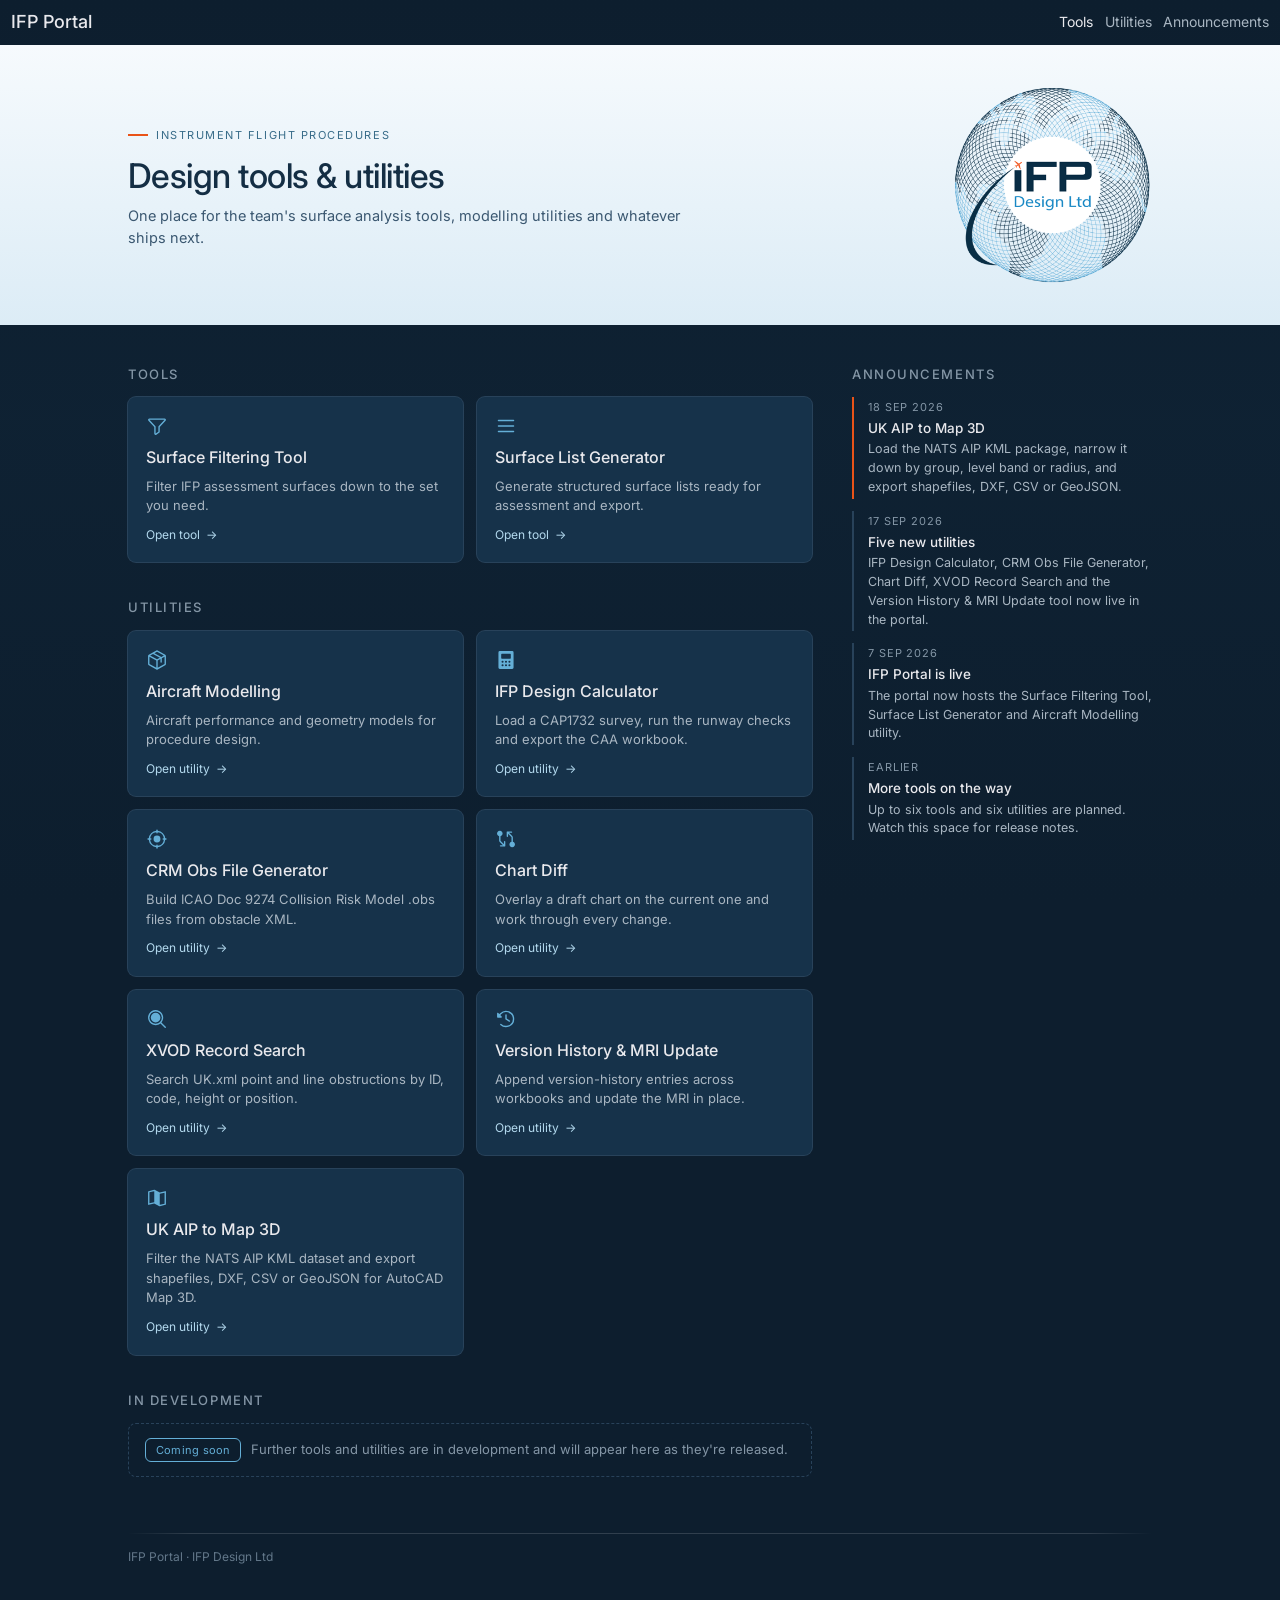
==== commit dd137bf5: "New utility added" ====
--- a/index.html
+++ b/index.html
@@ -90,6 +90,12 @@
             <p class="card-desc">Append version-history entries across workbooks and update the MRI in place.</p>
             <div class="card-open">Open utility <span aria-hidden="true">&#8594;</span></div>
           </a>
+          <a class="card" href="utilities/uk-aip-to-map3d.html">
+            <svg viewBox="0 0 256 256" aria-hidden="true"><path d="M228.92,49.69a8,8,0,0,0-6.86-1.45L160.93,63.52,99.58,32.84a8,8,0,0,0-5.52-.6l-64,16A8,8,0,0,0,24,56V200a8,8,0,0,0,9.94,7.76l61.13-15.28,61.35,30.68A8.15,8.15,0,0,0,160,224a8,8,0,0,0,1.94-.24l64-16A8,8,0,0,0,232,200V56A8,8,0,0,0,228.92,49.69ZM96,176a8,8,0,0,0-1.94.24L40,189.75V62.25L95.07,48.48l.93.46Zm120,17.75-55.07,13.77-.93-.46V80a8,8,0,0,0,1.94-.23L216,66.25Z"/></svg>
+            <div class="card-name">UK AIP to Map 3D</div>
+            <p class="card-desc">Filter the NATS AIP KML dataset and export shapefiles, DXF, CSV or GeoJSON for AutoCAD Map 3D.</p>
+            <div class="card-open">Open utility <span aria-hidden="true">&#8594;</span></div>
+          </a>
         </div>
       </section>
 
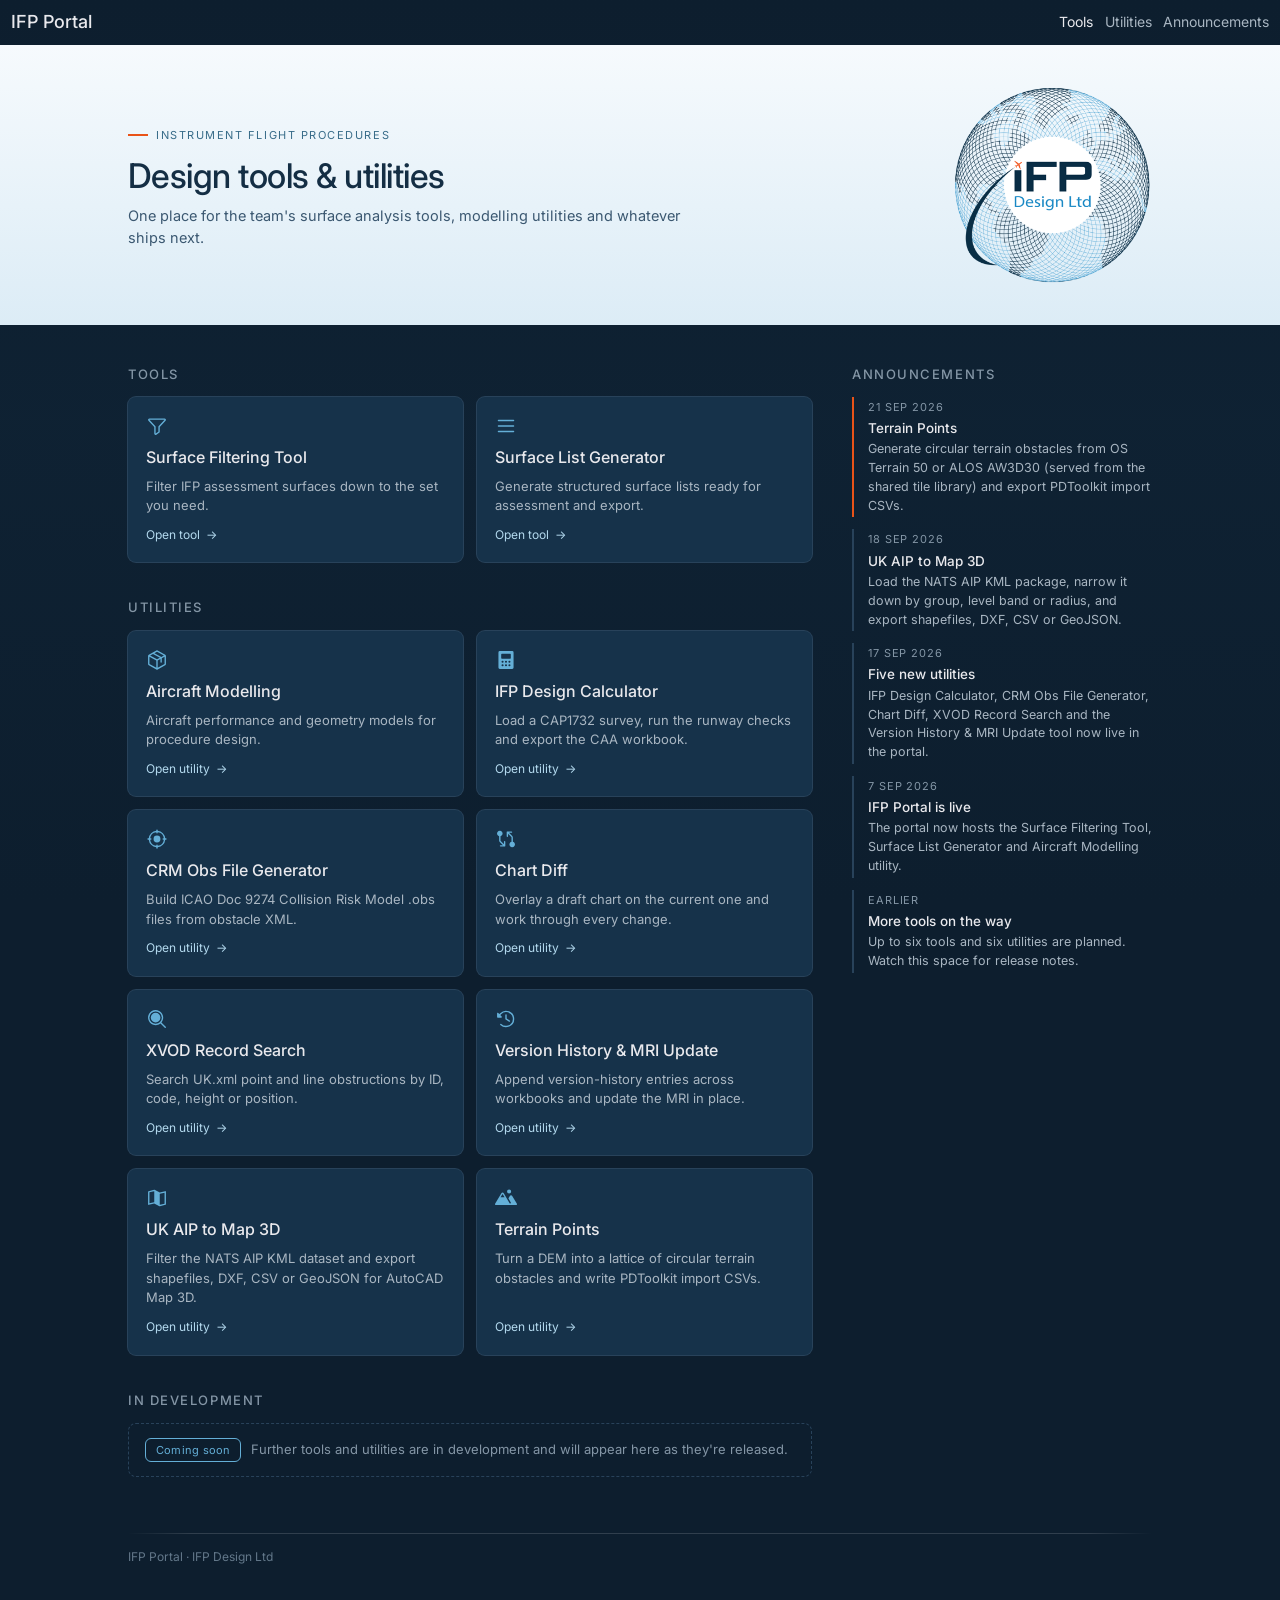
==== commit cb61720f: "Terrain Points added" ====
--- a/index.html
+++ b/index.html
@@ -96,6 +96,13 @@
             <p class="card-desc">Filter the NATS AIP KML dataset and export shapefiles, DXF, CSV or GeoJSON for AutoCAD Map 3D.</p>
             <div class="card-open">Open utility <span aria-hidden="true">&#8594;</span></div>
           </a>
+          <!-- EDIT href to the terrain-points service's Railway domain -->
+          <a class="card" href="https://terrain-points.up.railway.app">
+            <svg viewBox="0 0 256 256" aria-hidden="true"><path d="M254.88,195.92l-54.56-92.08A15.87,15.87,0,0,0,186.55,96h0a15.85,15.85,0,0,0-13.76,7.84l-15.64,26.39a4,4,0,0,0,0,4.07l26.8,45.47a8.13,8.13,0,0,1-1.89,10.55,8,8,0,0,1-11.8-2.26L101.79,71.88a16,16,0,0,0-27.58,0L1.11,195.94a8,8,0,0,0,1,9.52A8.23,8.23,0,0,0,8.23,208H247.77a8.29,8.29,0,0,0,6.09-2.55A8,8,0,0,0,254.88,195.92ZM64.43,120,88,80l23.57,40ZM140,52a24,24,0,1,1,24,24A24,24,0,0,1,140,52Z"/></svg>
+            <div class="card-name">Terrain Points</div>
+            <p class="card-desc">Turn a DEM into a lattice of circular terrain obstacles and write PDToolkit import CSVs.</p>
+            <div class="card-open">Open utility <span aria-hidden="true">&#8594;</span></div>
+          </a>
         </div>
       </section>
 
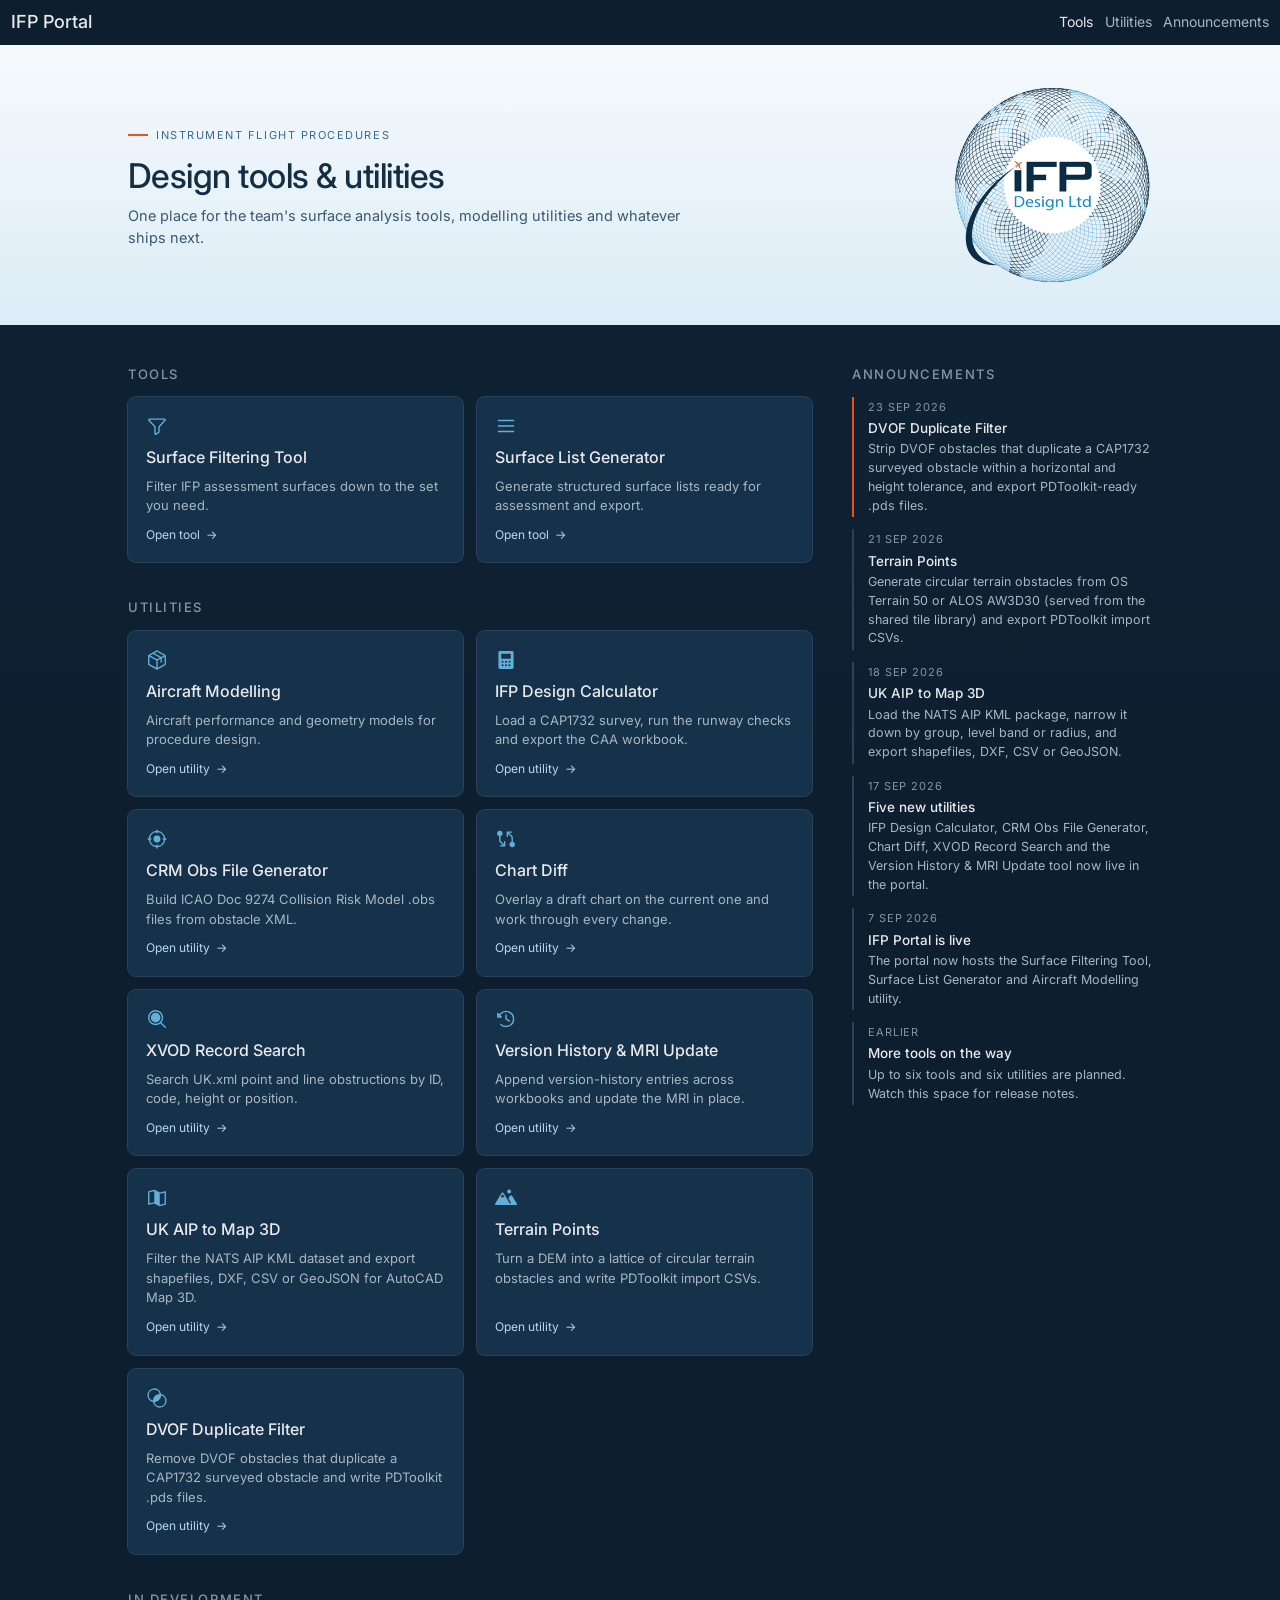
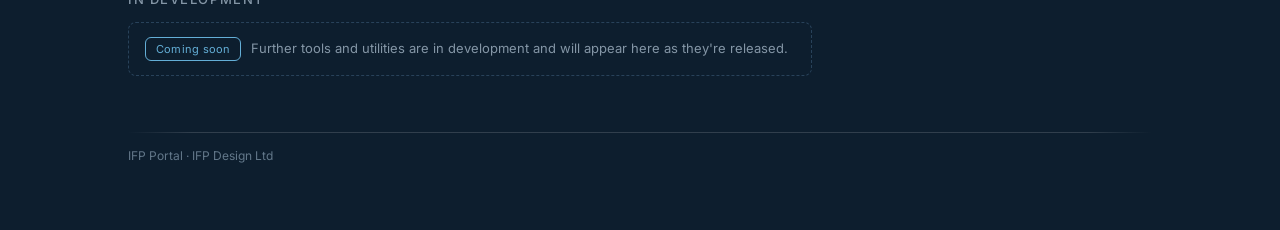
==== commit 93406c8a: "DVOF Dupe remover added" ====
--- a/index.html
+++ b/index.html
@@ -103,6 +103,12 @@
             <p class="card-desc">Turn a DEM into a lattice of circular terrain obstacles and write PDToolkit import CSVs.</p>
             <div class="card-open">Open utility <span aria-hidden="true">&#8594;</span></div>
           </a>
+          <a class="card" href="utilities/dvof-duplicate-filter.html">
+            <svg viewBox="0 0 256 256" aria-hidden="true"><path d="M174.63,81.37a80,80,0,1,0-93.26,93.26,80,80,0,1,0,93.26-93.26ZM32,96a64,64,0,0,1,126-16A80.08,80.08,0,0,0,80.05,158,64.11,64.11,0,0,1,32,96ZM160,224A64.11,64.11,0,0,1,98,176,80.08,80.08,0,0,0,176,98,64,64,0,0,1,160,224Z"/></svg>
+            <div class="card-name">DVOF Duplicate Filter</div>
+            <p class="card-desc">Remove DVOF obstacles that duplicate a CAP1732 surveyed obstacle and write PDToolkit .pds files.</p>
+            <div class="card-open">Open utility <span aria-hidden="true">&#8594;</span></div>
+          </a>
         </div>
       </section>
 
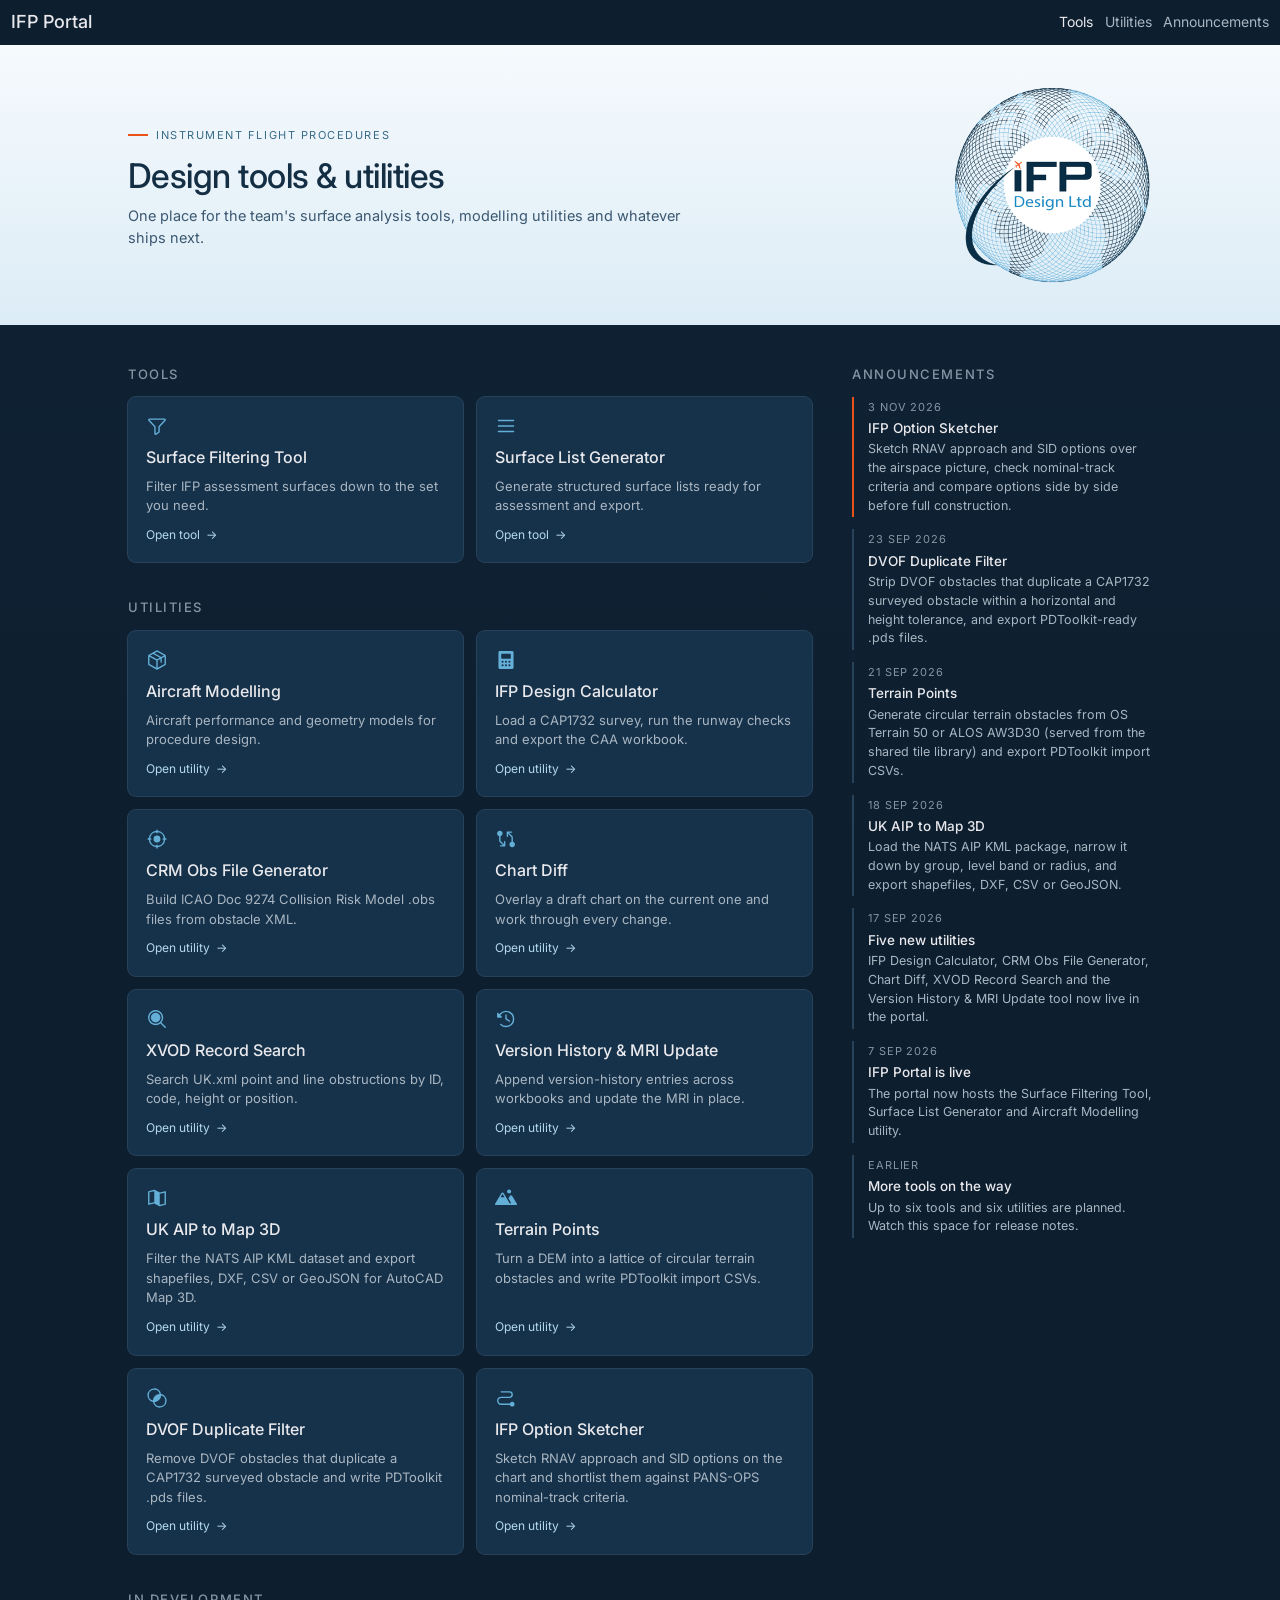
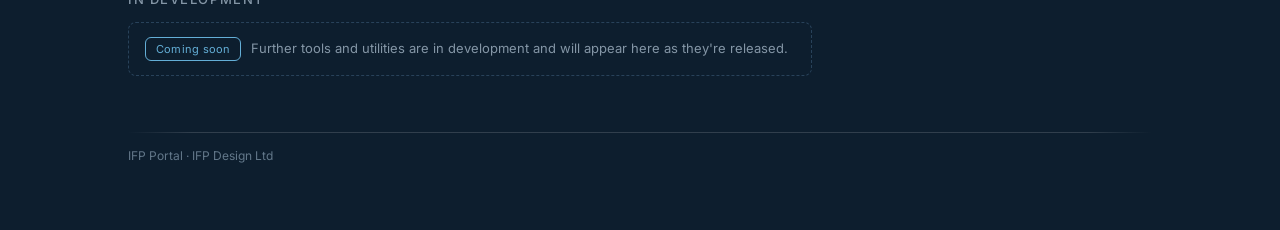
==== commit 6fe1fd66: "Design Sketcher added" ====
--- a/index.html
+++ b/index.html
@@ -109,6 +109,12 @@
             <p class="card-desc">Remove DVOF obstacles that duplicate a CAP1732 surveyed obstacle and write PDToolkit .pds files.</p>
             <div class="card-open">Open utility <span aria-hidden="true">&#8594;</span></div>
           </a>
+          <a class="card" href="utilities/ifp-option-sketcher.html">
+            <svg viewBox="0 0 256 256" aria-hidden="true"><path d="M228,200a28,28,0,0,1-54.83,8H72a48,48,0,0,1,0-96h96a24,24,0,0,0,0-48H72a8,8,0,0,1,0-16h96a40,40,0,0,1,0,80H72a32,32,0,0,0,0,64H173.17A28,28,0,0,1,228,200Z"/></svg>
+            <div class="card-name">IFP Option Sketcher</div>
+            <p class="card-desc">Sketch RNAV approach and SID options on the chart and shortlist them against PANS-OPS nominal-track criteria.</p>
+            <div class="card-open">Open utility <span aria-hidden="true">&#8594;</span></div>
+          </a>
         </div>
       </section>
 
